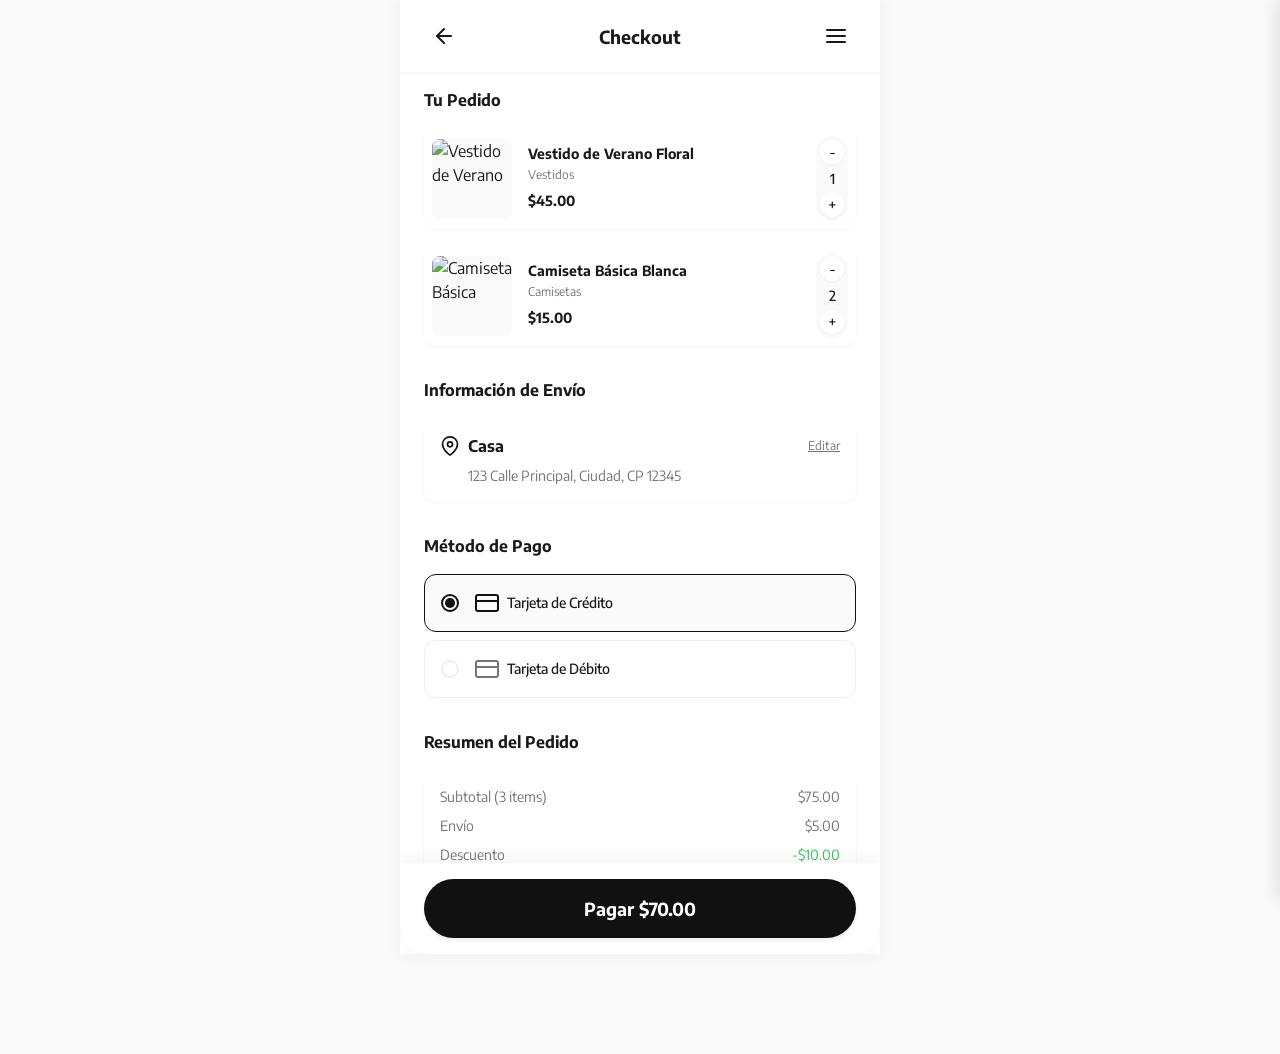
==== views/checkout.html @ 69ed562e "feat: implement ecommerce app structural layouts and styling" ====
<!DOCTYPE html>
<html lang="es">

<head>
    <meta charset="UTF-8">
    <meta name="viewport" content="width=device-width, initial-scale=1.0">
    <title>Checkout</title>

    <link rel="preconnect" href="https://fonts.googleapis.com">
    <link rel="preconnect" href="https://fonts.gstatic.com" crossorigin>
    <link href="https://fonts.googleapis.com/css2?family=Encode+Sans:wght@400;500;600;700&display=swap"
        rel="stylesheet">

    <link rel="stylesheet" href="../css/variables.css">
    <link rel="stylesheet" href="../css/checkout.css">
</head>

<body>
    <div class="app-container">
        <!-- Navigation Header -->
        <header class="checkout-header">
            <a href="detail.html" class="icon-btn" aria-label="Atrás">
                <svg width="24" height="24" viewBox="0 0 24 24" fill="none" stroke="currentColor" stroke-width="2"
                    stroke-linecap="round" stroke-linejoin="round">
                    <line x1="19" y1="12" x2="5" y2="12"></line>
                    <polyline points="12 19 5 12 12 5"></polyline>
                </svg>
            </a>
            <h1 class="header-title">Checkout</h1>
            <!-- CSS Hack for mobile menu -->
            <input type="checkbox" id="mobile-menu-toggle" class="menu-toggle-checkbox">
            <label for="mobile-menu-toggle" class="icon-btn menu-btn" aria-label="Menú">
                <svg width="24" height="24" viewBox="0 0 24 24" fill="none" stroke="currentColor" stroke-width="2"
                    stroke-linecap="round" stroke-linejoin="round">
                    <line x1="3" y1="12" x2="21" y2="12"></line>
                    <line x1="3" y1="6" x2="21" y2="6"></line>
                    <line x1="3" y1="18" x2="21" y2="18"></line>
                </svg>
            </label>

            <!-- Mobile Menu content -->
            <div class="mobile-menu">
                <nav class="menu-nav">
                    <a href="../index.html">Inicio</a>
                    <a href="#" class="active">Carrito</a>
                    <a href="#">Favoritos</a>
                    <a href="#">Perfil</a>
                </nav>
            </div>
            <!-- Overlay for mobile menu -->
            <label for="mobile-menu-toggle" class="menu-overlay"></label>
        </header>

        <main class="checkout-content">
            <!-- Cart Items -->
            <section class="cart-section">
                <h2 class="section-title">Tu Pedido</h2>
                <div class="cart-list">
                    <!-- Item 1 -->
                    <div class="cart-item">
                        <img src="https://images.unsplash.com/photo-1515347619362-6c3461626eb1?q=80&w=200&auto=format&fit=crop"
                            alt="Vestido de Verano" class="item-img">
                        <div class="item-details">
                            <h3 class="item-title">Vestido de Verano Floral</h3>
                            <span class="item-category">Vestidos</span>
                            <span class="item-price">$45.00</span>
                        </div>
                        <div class="item-actions">
                            <button class="qty-btn" aria-label="Disminuir">-</button>
                            <span class="qty-number">1</span>
                            <button class="qty-btn" aria-label="Aumentar">+</button>
                        </div>
                    </div>

                    <!-- Item 2 -->
                    <div class="cart-item">
                        <img src="https://images.unsplash.com/photo-1521572163474-6864f9cf17ab?q=80&w=200&auto=format&fit=crop"
                            alt="Camiseta Básica" class="item-img">
                        <div class="item-details">
                            <h3 class="item-title">Camiseta Básica Blanca</h3>
                            <span class="item-category">Camisetas</span>
                            <span class="item-price">$15.00</span>
                        </div>
                        <div class="item-actions">
                            <button class="qty-btn" aria-label="Disminuir">-</button>
                            <span class="qty-number">2</span>
                            <button class="qty-btn" aria-label="Aumentar">+</button>
                        </div>
                    </div>
                </div>
            </section>

            <!-- Shipping Info -->
            <section class="shipping-section">
                <h2 class="section-title">Información de Envío</h2>
                <div class="address-card">
                    <div class="address-header">
                        <svg width="20" height="20" viewBox="0 0 24 24" fill="none" stroke="currentColor"
                            stroke-width="2" stroke-linecap="round" stroke-linejoin="round" class="location-icon">
                            <path d="M21 10c0 7-9 13-9 13s-9-6-9-13a9 9 0 0 1 18 0z"></path>
                            <circle cx="12" cy="10" r="3"></circle>
                        </svg>
                        <span class="address-title">Casa</span>
                        <a href="#" class="edit-btn">Editar</a>
                    </div>
                    <p class="address-text">123 Calle Principal, Ciudad, CP 12345</p>
                </div>
            </section>

            <!-- Payment Methods -->
            <section class="payment-section">
                <h2 class="section-title">Método de Pago</h2>
                <div class="payment-options">
                    <label class="payment-card">
                        <input type="radio" name="payment" value="credit" checked>
                        <div class="card-content">
                            <div class="radio-circle"></div>
                            <svg width="24" height="24" viewBox="0 0 24 24" fill="none" stroke="currentColor"
                                stroke-width="2" stroke-linecap="round" stroke-linejoin="round" class="payment-icon">
                                <rect x="1" y="4" width="22" height="16" rx="2" ry="2"></rect>
                                <line x1="1" y1="10" x2="23" y2="10"></line>
                            </svg>
                            <span class="payment-name">Tarjeta de Crédito</span>
                        </div>
                    </label>
                    <label class="payment-card">
                        <input type="radio" name="payment" value="debit">
                        <div class="card-content">
                            <div class="radio-circle"></div>
                            <svg width="24" height="24" viewBox="0 0 24 24" fill="none" stroke="currentColor"
                                stroke-width="2" stroke-linecap="round" stroke-linejoin="round" class="payment-icon">
                                <rect x="1" y="4" width="22" height="16" rx="2" ry="2"></rect>
                                <line x1="1" y1="10" x2="23" y2="10"></line>
                            </svg>
                            <span class="payment-name">Tarjeta de Débito</span>
                        </div>
                    </label>
                </div>
            </section>

            <!-- Order Summary -->
            <section class="summary-section">
                <h2 class="section-title">Resumen del Pedido</h2>
                <div class="summary-card">
                    <div class="summary-row">
                        <span class="summary-label">Subtotal (3 items)</span>
                        <span class="summary-value">$75.00</span>
                    </div>
                    <div class="summary-row">
                        <span class="summary-label">Envío</span>
                        <span class="summary-value">$5.00</span>
                    </div>
                    <div class="summary-row">
                        <span class="summary-label">Descuento</span>
                        <span class="summary-value discount">-$10.00</span>
                    </div>
                    <div class="divider"></div>
                    <div class="summary-row total-row">
                        <span class="summary-label">Total</span>
                        <span class="summary-value">$70.00</span>
                    </div>
                </div>
            </section>
        </main>

        <!-- Fixed Bottom Button -->
        <div class="bottom-action-bar">
            <!-- Checkbox hack for Modal -->
            <input type="checkbox" id="confirm-modal-toggle" class="modal-toggle" style="display: none;">

            <label for="confirm-modal-toggle" class="primary-btn pay-btn">
                Pagar $70.00
            </label>

            <!-- Success Modal via CSS -->
            <div class="success-modal">
                <div class="modal-content">
                    <div class="success-icon">
                        <svg width="48" height="48" viewBox="0 0 24 24" fill="none" stroke="currentColor"
                            stroke-width="2" stroke-linecap="round" stroke-linejoin="round">
                            <path d="M22 11.08V12a10 10 0 1 1-5.93-9.14"></path>
                            <polyline points="22 4 12 14.01 9 11.01"></polyline>
                        </svg>
                    </div>
                    <h2 class="modal-title">¡Compra Exitosa!</h2>
                    <p class="modal-text">Tu pedido ha sido procesado y está en camino.</p>
                    <a href="../index.html" class="primary-btn continue-btn">Volver al Inicio</a>
                </div>
                <!-- Clic fuera para cerrar if desired, but we compel them to click "Volver..." -->
                <label for="confirm-modal-toggle" class="modal-backdrop"></label>
            </div>
        </div>
    </div>
</body>

</html>
---- css/variables.css ----
:root {
  /* Colors */
  --color-primary: #111111;
  --color-secondary: #666666;
  --color-bg: #FFFFFF;
  --color-surface: #FAFAFA;
  --color-border: #EEEEEE;
  --color-accent: #000000;
  --color-error: #FF3B30;
  --color-success: #34C759;
  
  --color-text-primary: #1A1A1A;
  --color-text-secondary: #757575;
  --color-text-inverse: #FFFFFF;

  /* Typography */
  --font-family-base: 'Encode Sans', sans-serif;
  --font-size-xs: 0.75rem; /* 12px */
  --font-size-sm: 0.875rem; /* 14px */
  --font-size-base: 1rem; /* 16px */
  --font-size-md: 1.125rem; /* 18px */
  --font-size-lg: 1.25rem; /* 20px */
  --font-size-xl: 1.5rem; /* 24px */
  --font-size-xxl: 2rem; /* 32px */
  
  --font-weight-regular: 400;
  --font-weight-medium: 500;
  --font-weight-semibold: 600;
  --font-weight-bold: 700;

  /* Spacing */
  --spacing-xs: 4px;
  --spacing-sm: 8px;
  --spacing-md: 16px;
  --spacing-lg: 24px;
  --spacing-xl: 32px;
  --spacing-xxl: 48px;

  /* Border Radius */
  --radius-sm: 8px;
  --radius-md: 12px;
  --radius-lg: 16px;
  --radius-full: 9999px;

  /* Shadows */
  --shadow-sm: 0 1px 3px rgba(0,0,0,0.05);
  --shadow-md: 0 4px 6px -1px rgba(0,0,0,0.05), 0 2px 4px -1px rgba(0,0,0,0.03);
  --shadow-lg: 0 10px 15px -3px rgba(0,0,0,0.05), 0 4px 6px -2px rgba(0,0,0,0.025);

  /* Transitions */
  --transition-fast: 150ms ease;
  --transition-normal: 250ms ease;
}

/* Base Body Styles */
*, *::before, *::after {
  box-sizing: border-box;
  margin: 0;
  padding: 0;
}

body {
  font-family: var(--font-family-base);
  background-color: var(--color-bg);
  color: var(--color-text-primary);
  line-height: 1.5;
  -webkit-font-smoothing: antialiased;
  -moz-osx-font-smoothing: grayscale;
}

a {
  text-decoration: none;
  color: inherit;
}

ul {
  list-style: none;
}

button {
  font-family: inherit;
  border: none;
  background: none;
  cursor: pointer;
}

/* Mobile Wrapper for Desktop testing */
.app-container {
  max-width: 480px;
  margin: 0 auto;
  min-height: 100vh;
  position: relative;
  background-color: var(--color-bg);
  overflow-x: hidden;
  box-shadow: 0 0 20px rgba(0,0,0,0.05);
}
---- css/checkout.css ----
/* Checkout Page Specific Styles */

body {
    padding-bottom: 100px;
    /* Space for the bottom action bar */
    background-color: var(--color-surface);
    /* Slightly gray background for checkout */
}

/* Header */
.checkout-header {
    display: flex;
    justify-content: space-between;
    align-items: center;
    padding: var(--spacing-md) var(--spacing-lg);
    background-color: var(--color-bg);
    position: sticky;
    top: 0;
    z-index: 50;
    box-shadow: var(--shadow-sm);
}

.icon-btn {
    width: 40px;
    height: 40px;
    display: flex;
    align-items: center;
    justify-content: center;
    color: var(--color-text-primary);
    border-radius: var(--radius-full);
    transition: background-color var(--transition-fast);
    cursor: pointer;
}

.icon-btn:active {
    background-color: var(--color-surface);
}

.header-title {
    font-size: var(--font-size-md);
    font-weight: var(--font-weight-bold);
    color: var(--color-text-primary);
}

/* Mobile Menu Handling (No JS) */
.menu-toggle-checkbox {
    display: none;
}

.mobile-menu {
    position: fixed;
    top: 0;
    right: -250px;
    width: 250px;
    height: 100vh;
    background-color: var(--color-bg);
    z-index: 200;
    box-shadow: -4px 0 15px rgba(0, 0, 0, 0.1);
    transition: right var(--transition-normal);
    padding: 80px var(--spacing-lg) var(--spacing-lg);
}

.menu-overlay {
    position: fixed;
    top: 0;
    left: 0;
    width: 100%;
    height: 100%;
    background-color: rgba(0, 0, 0, 0.5);
    z-index: 150;
    display: none;
    opacity: 0;
    transition: opacity var(--transition-normal);
}

.menu-toggle-checkbox:checked~.mobile-menu {
    right: 0;
}

.menu-toggle-checkbox:checked~.menu-overlay {
    display: block;
    opacity: 1;
}

.menu-nav {
    display: flex;
    flex-direction: column;
    gap: var(--spacing-lg);
}

.menu-nav a {
    font-size: var(--font-size-lg);
    font-weight: var(--font-weight-medium);
    color: var(--color-text-primary);
    padding-bottom: var(--spacing-sm);
    border-bottom: 1px solid var(--color-border);
}

.menu-nav a.active {
    color: var(--color-primary);
    font-weight: var(--font-weight-bold);
    border-bottom-color: var(--color-primary);
}

/* Page Content */
.checkout-content {
    padding: var(--spacing-md) var(--spacing-lg);
}

.section-title {
    font-size: var(--font-size-base);
    font-weight: var(--font-weight-bold);
    color: var(--color-text-primary);
    margin-bottom: var(--spacing-md);
}

/* Cart Items */
.cart-section {
    margin-bottom: var(--spacing-xl);
}

.cart-list {
    display: flex;
    flex-direction: column;
    gap: var(--spacing-md);
}

.cart-item {
    display: flex;
    align-items: center;
    background-color: var(--color-bg);
    padding: var(--spacing-sm);
    border-radius: var(--radius-md);
    box-shadow: var(--shadow-sm);
    gap: var(--spacing-md);
}

.item-img {
    width: 80px;
    height: 80px;
    object-fit: cover;
    border-radius: var(--radius-sm);
    background-color: var(--color-surface);
}

.item-details {
    flex: 1;
    display: flex;
    flex-direction: column;
    gap: 4px;
}

.item-title {
    font-size: var(--font-size-sm);
    font-weight: var(--font-weight-bold);
    color: var(--color-text-primary);
    line-height: 1.2;
}

.item-category {
    font-size: var(--font-size-xs);
    color: var(--color-text-secondary);
}

.item-price {
    font-size: var(--font-size-sm);
    font-weight: var(--font-weight-bold);
    color: var(--color-text-primary);
    margin-top: 2px;
}

.item-actions {
    display: flex;
    flex-direction: column;
    align-items: center;
    background-color: var(--color-surface);
    border-radius: var(--radius-full);
    padding: 4px;
}

.qty-btn {
    width: 24px;
    height: 24px;
    border-radius: var(--radius-full);
    background-color: var(--color-bg);
    display: flex;
    align-items: center;
    justify-content: center;
    font-size: var(--font-size-base);
    box-shadow: var(--shadow-sm);
}

.qty-number {
    font-size: var(--font-size-sm);
    font-weight: var(--font-weight-medium);
    padding: var(--spacing-xs) 0;
}

/* Shipping Info */
.shipping-section {
    margin-bottom: var(--spacing-xl);
}

.address-card {
    background-color: var(--color-bg);
    border-radius: var(--radius-md);
    padding: var(--spacing-md);
    box-shadow: var(--shadow-sm);
}

.address-header {
    display: flex;
    align-items: center;
    margin-bottom: var(--spacing-sm);
}

.location-icon {
    color: var(--color-primary);
    margin-right: var(--spacing-sm);
}

.address-title {
    font-weight: var(--font-weight-bold);
    color: var(--color-text-primary);
    flex: 1;
}

.edit-btn {
    font-size: var(--font-size-xs);
    color: var(--color-text-secondary);
    text-decoration: underline;
}

.address-text {
    font-size: var(--font-size-sm);
    color: var(--color-text-secondary);
    line-height: 1.4;
    margin-left: 28px;
}

/* Payment Section */
.payment-section {
    margin-bottom: var(--spacing-xl);
}

.payment-options {
    display: flex;
    flex-direction: column;
    gap: var(--spacing-sm);
}

.payment-card input {
    display: none;
}

.card-content {
    display: flex;
    align-items: center;
    background-color: var(--color-bg);
    padding: var(--spacing-md);
    border-radius: var(--radius-md);
    border: 1px solid var(--color-border);
    cursor: pointer;
    transition: all var(--transition-fast);
}

.radio-circle {
    width: 18px;
    height: 18px;
    border-radius: var(--radius-full);
    border: 2px solid var(--color-border);
    margin-right: var(--spacing-md);
    position: relative;
    transition: border-color var(--transition-fast);
}

.card-content .payment-icon {
    color: var(--color-text-secondary);
    margin-right: var(--spacing-sm);
}

.payment-name {
    font-size: var(--font-size-sm);
    font-weight: var(--font-weight-medium);
    color: var(--color-text-primary);
}

/* Checked state */
.payment-card input:checked+.card-content {
    border-color: var(--color-primary);
    background-color: rgba(0, 0, 0, 0.02);
}

.payment-card input:checked+.card-content .radio-circle {
    border-color: var(--color-primary);
}

.payment-card input:checked+.card-content .radio-circle::after {
    content: '';
    position: absolute;
    top: 50%;
    left: 50%;
    transform: translate(-50%, -50%);
    width: 10px;
    height: 10px;
    border-radius: var(--radius-full);
    background-color: var(--color-primary);
}

.payment-card input:checked+.card-content .payment-icon {
    color: var(--color-primary);
}

/* Summary Section */
.summary-section {
    margin-bottom: var(--spacing-md);
}

.summary-card {
    background-color: var(--color-bg);
    border-radius: var(--radius-md);
    padding: var(--spacing-md);
    box-shadow: var(--shadow-sm);
}

.summary-row {
    display: flex;
    justify-content: space-between;
    margin-bottom: var(--spacing-sm);
    font-size: var(--font-size-sm);
    color: var(--color-text-secondary);
}

.summary-row:last-child {
    margin-bottom: 0;
}

.discount {
    color: var(--color-success);
}

.divider {
    height: 1px;
    background-color: var(--color-border);
    margin: var(--spacing-sm) 0;
}

.total-row {
    font-size: var(--font-size-base);
    font-weight: var(--font-weight-bold);
    color: var(--color-text-primary);
}

/* Fixed Bottom Button */
.bottom-action-bar {
    position: fixed;
    bottom: 0;
    left: 50%;
    transform: translateX(-50%);
    width: 100%;
    max-width: 480px;
    padding: var(--spacing-md) var(--spacing-lg) calc(var(--spacing-md) + env(safe-area-inset-bottom, 0px));
    background-color: var(--color-bg);
    box-shadow: 0 -4px 20px rgba(0, 0, 0, 0.05);
    z-index: 100;
}

.pay-btn {
    display: block;
    width: 100%;
    background-color: var(--color-primary);
    color: var(--color-bg);
    padding: var(--spacing-md);
    border-radius: var(--radius-full);
    font-weight: var(--font-weight-bold);
    font-size: var(--font-size-md);
    text-align: center;
    box-shadow: var(--shadow-md);
    cursor: pointer;
    transition: transform var(--transition-fast);
}

.pay-btn:active {
    transform: scale(0.98);
}

/* Success Modal css logic */
.success-modal {
    position: fixed;
    top: 0;
    left: 0;
    width: 100%;
    height: 100%;
    z-index: 300;
    display: none;
    align-items: center;
    justify-content: center;
    padding: var(--spacing-lg);
}

.modal-backdrop {
    position: absolute;
    top: 0;
    left: 0;
    width: 100%;
    height: 100%;
    background-color: rgba(0, 0, 0, 0.5);
    backdrop-filter: blur(2px);
    z-index: 301;
}

.modal-content {
    position: relative;
    background-color: var(--color-bg);
    border-radius: var(--radius-lg);
    padding: var(--spacing-xl);
    width: 100%;
    max-width: 320px;
    text-align: center;
    z-index: 302;
    animation: scaleIn 0.3s ease forwards;
}

@keyframes scaleIn {
    from {
        opacity: 0;
        transform: scale(0.9);
    }

    to {
        opacity: 1;
        transform: scale(1);
    }
}

.success-icon {
    width: 80px;
    height: 80px;
    border-radius: var(--radius-full);
    background-color: rgba(52, 199, 89, 0.1);
    color: var(--color-success);
    display: flex;
    align-items: center;
    justify-content: center;
    margin: 0 auto var(--spacing-lg);
}

.modal-title {
    font-size: var(--font-size-xl);
    font-weight: var(--font-weight-bold);
    color: var(--color-text-primary);
    margin-bottom: var(--spacing-sm);
}

.modal-text {
    font-size: var(--font-size-base);
    color: var(--color-text-secondary);
    margin-bottom: var(--spacing-xl);
    line-height: 1.5;
}

.continue-btn {
    display: block;
    width: 100%;
    background-color: var(--color-primary);
    color: var(--color-bg);
    padding: var(--spacing-md);
    border-radius: var(--radius-full);
    font-weight: var(--font-weight-bold);
    font-size: var(--font-size-base);
}

/* Show modal when toggle is checked */
#confirm-modal-toggle:checked~.success-modal {
    display: flex;
}

@media (min-width: 481px) {
    .bottom-action-bar {
        position: absolute;
        border-radius: 0 0 32px 32px;
        padding-bottom: var(--spacing-md);
    }
}
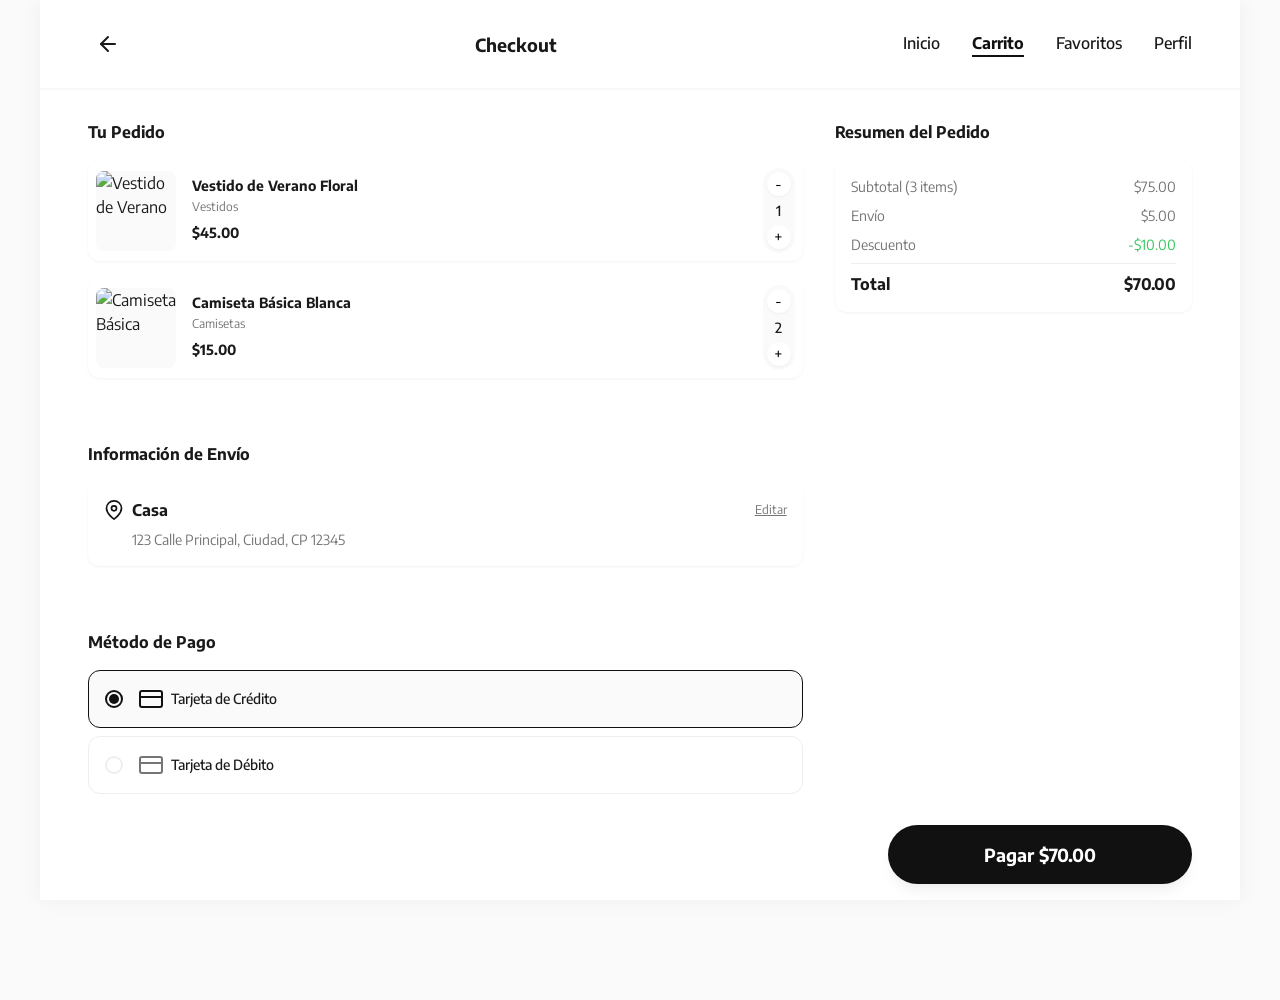
==== commit 72353b48: "fix: replace broken images and remove mock mobile frame" ====
--- a/views/checkout.html
+++ b/views/checkout.html
@@ -58,7 +58,7 @@
                 <div class="cart-list">
                     <!-- Item 1 -->
                     <div class="cart-item">
-                        <img src="https://images.unsplash.com/photo-1515347619362-6c3461626eb1?q=80&w=200&auto=format&fit=crop"
+                        <img src="https://images.unsplash.com/photo-1572804013309-8c98e04e147f?q=80&w=200&auto=format&fit=crop"
                             alt="Vestido de Verano" class="item-img">
                         <div class="item-details">
                             <h3 class="item-title">Vestido de Verano Floral</h3>
--- a/css/variables.css
+++ b/css/variables.css
@@ -8,21 +8,28 @@
   --color-accent: #000000;
   --color-error: #FF3B30;
   --color-success: #34C759;
-  
+
   --color-text-primary: #1A1A1A;
   --color-text-secondary: #757575;
   --color-text-inverse: #FFFFFF;
 
   /* Typography */
   --font-family-base: 'Encode Sans', sans-serif;
-  --font-size-xs: 0.75rem; /* 12px */
-  --font-size-sm: 0.875rem; /* 14px */
-  --font-size-base: 1rem; /* 16px */
-  --font-size-md: 1.125rem; /* 18px */
-  --font-size-lg: 1.25rem; /* 20px */
-  --font-size-xl: 1.5rem; /* 24px */
-  --font-size-xxl: 2rem; /* 32px */
-  
+  --font-size-xs: 0.75rem;
+  /* 12px */
+  --font-size-sm: 0.875rem;
+  /* 14px */
+  --font-size-base: 1rem;
+  /* 16px */
+  --font-size-md: 1.125rem;
+  /* 18px */
+  --font-size-lg: 1.25rem;
+  /* 20px */
+  --font-size-xl: 1.5rem;
+  /* 24px */
+  --font-size-xxl: 2rem;
+  /* 32px */
+
   --font-weight-regular: 400;
   --font-weight-medium: 500;
   --font-weight-semibold: 600;
@@ -43,9 +50,9 @@
   --radius-full: 9999px;
 
   /* Shadows */
-  --shadow-sm: 0 1px 3px rgba(0,0,0,0.05);
-  --shadow-md: 0 4px 6px -1px rgba(0,0,0,0.05), 0 2px 4px -1px rgba(0,0,0,0.03);
-  --shadow-lg: 0 10px 15px -3px rgba(0,0,0,0.05), 0 4px 6px -2px rgba(0,0,0,0.025);
+  --shadow-sm: 0 1px 3px rgba(0, 0, 0, 0.05);
+  --shadow-md: 0 4px 6px -1px rgba(0, 0, 0, 0.05), 0 2px 4px -1px rgba(0, 0, 0, 0.03);
+  --shadow-lg: 0 10px 15px -3px rgba(0, 0, 0, 0.05), 0 4px 6px -2px rgba(0, 0, 0, 0.025);
 
   /* Transitions */
   --transition-fast: 150ms ease;
@@ -53,7 +60,9 @@
 }
 
 /* Base Body Styles */
-*, *::before, *::after {
+*,
+*::before,
+*::after {
   box-sizing: border-box;
   margin: 0;
   padding: 0;
@@ -86,11 +95,17 @@
 
 /* Mobile Wrapper for Desktop testing */
 .app-container {
-  max-width: 480px;
+  max-width: 100%;
   margin: 0 auto;
   min-height: 100vh;
   position: relative;
   background-color: var(--color-bg);
   overflow-x: hidden;
-  box-shadow: 0 0 20px rgba(0,0,0,0.05);
+  box-shadow: 0 0 20px rgba(0, 0, 0, 0.05);
 }
+
+@media (min-width: 768px) {
+  .app-container {
+    max-width: 1200px;
+  }
+}
--- a/css/checkout.css
+++ b/css/checkout.css
@@ -475,6 +475,89 @@
     display: flex;
 }
 
+/* Responsive adjustments for larger screens (Tablets and Desktops) */
+@media (min-width: 768px) {
+    .checkout-content {
+        display: grid;
+        grid-template-columns: 2fr 1fr;
+        gap: var(--spacing-xl);
+        padding: var(--spacing-xl) var(--spacing-xxl);
+        max-width: 1200px;
+        margin: 0 auto;
+    }
+
+    .cart-section,
+    .shipping-section,
+    .payment-section {
+        grid-column: 1 / 2;
+    }
+
+    .summary-section {
+        grid-column: 2 / 3;
+        grid-row: 1 / 4;
+        position: sticky;
+        top: 80px;
+    }
+
+    .checkout-header {
+        padding: var(--spacing-lg) var(--spacing-xxl);
+    }
+
+    .bottom-action-bar {
+        width: 33.333%;
+        left: auto;
+        right: 0;
+        transform: none;
+        max-width: 400px;
+        /* Matching the 1fr column */
+        background-color: transparent;
+        box-shadow: none;
+        padding: 0 var(--spacing-xxl) var(--spacing-xl);
+    }
+
+    .pay-btn {
+        box-shadow: var(--shadow-lg);
+    }
+
+    /* Show desktop navigation menu automatically */
+    .mobile-menu {
+        position: static;
+        width: auto;
+        height: auto;
+        background-color: transparent;
+        padding: 0;
+        box-shadow: none;
+        top: auto;
+        right: auto;
+    }
+
+    .menu-btn {
+        display: none;
+        /* Hide hamburger icon */
+    }
+
+    .menu-nav {
+        flex-direction: row;
+        gap: var(--spacing-xl);
+    }
+
+    .menu-nav a {
+        font-size: var(--font-size-base);
+        padding-bottom: 0;
+        border-bottom: 2px solid transparent;
+        /* Prepare for hover/active state */
+    }
+
+    .menu-nav a.active {
+        border-bottom-color: var(--color-primary);
+    }
+
+    .menu-overlay {
+        display: none !important;
+        /* Never show overlay on desktop */
+    }
+}
+
 @media (min-width: 481px) {
     .bottom-action-bar {
         position: absolute;
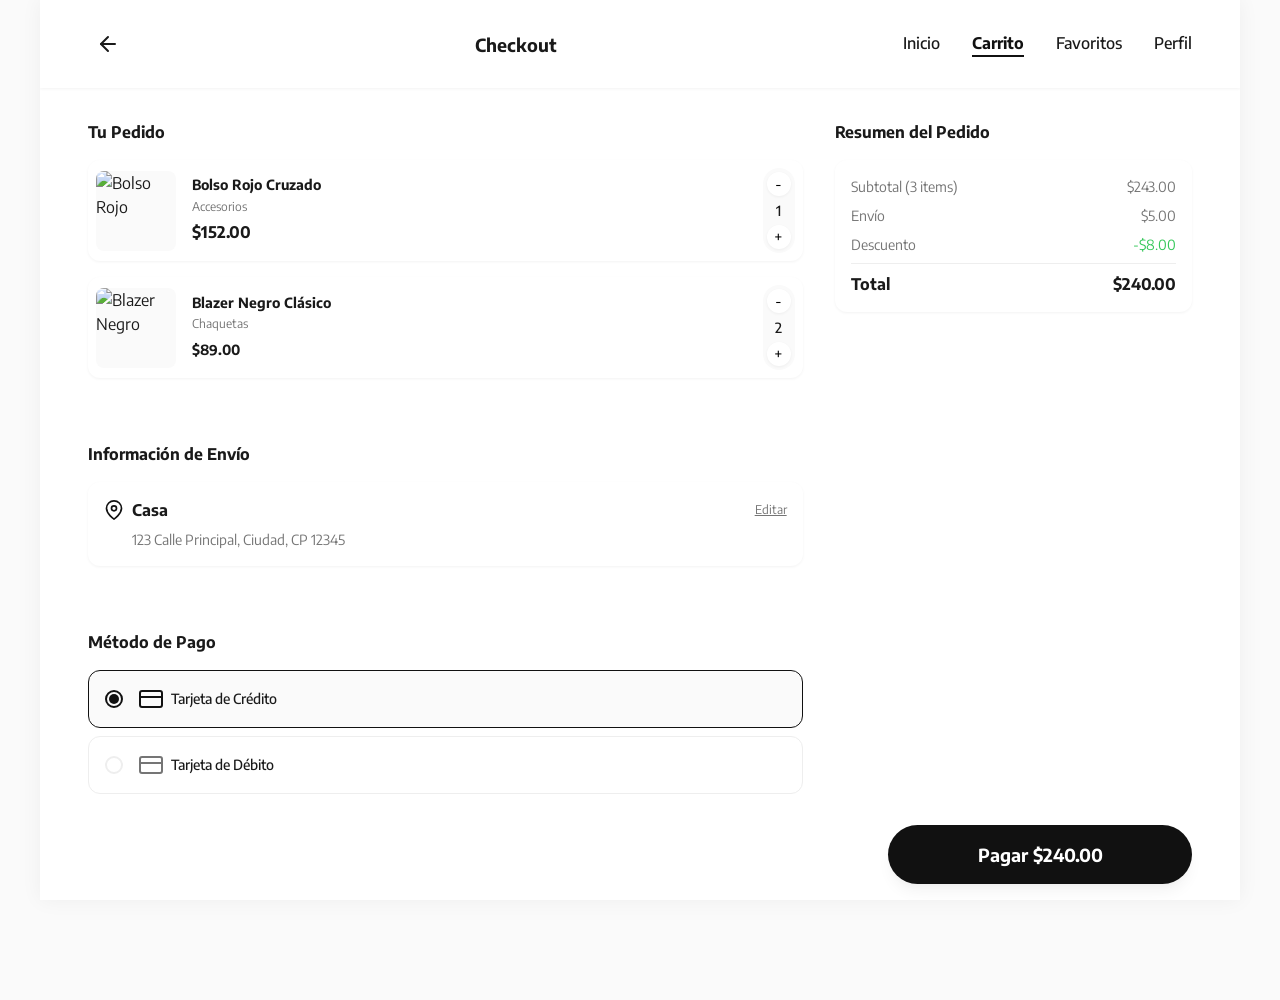
==== commit 55379a44: "feat: replace product catalog with the 4 Figma design assets including the red bag" ====
--- a/views/checkout.html
+++ b/views/checkout.html
@@ -58,12 +58,12 @@
                 <div class="cart-list">
                     <!-- Item 1 -->
                     <div class="cart-item">
-                        <img src="https://images.unsplash.com/photo-1572804013309-8c98e04e147f?q=80&w=200&auto=format&fit=crop"
-                            alt="Vestido de Verano" class="item-img">
+                        <img src="https://images.unsplash.com/photo-1515886657613-9f3515b0c78f?q=80&w=200&auto=format&fit=crop"
+                            alt="Bolso Rojo" class="item-img">
                         <div class="item-details">
-                            <h3 class="item-title">Vestido de Verano Floral</h3>
-                            <span class="item-category">Vestidos</span>
-                            <span class="item-price">$45.00</span>
+                            <h3 class="item-title">Bolso Rojo Cruzado</h3>
+                            <span class="item-category">Accesorios</span>
+                            <span class="total-row">$152.00</span>
                         </div>
                         <div class="item-actions">
                             <button class="qty-btn" aria-label="Disminuir">-</button>
@@ -74,12 +74,12 @@
 
                     <!-- Item 2 -->
                     <div class="cart-item">
-                        <img src="https://images.unsplash.com/photo-1521572163474-6864f9cf17ab?q=80&w=200&auto=format&fit=crop"
-                            alt="Camiseta Básica" class="item-img">
+                        <img src="https://images.unsplash.com/photo-1550614000-4b95d466f272?q=80&w=200&auto=format&fit=crop"
+                            alt="Blazer Negro" class="item-img">
                         <div class="item-details">
-                            <h3 class="item-title">Camiseta Básica Blanca</h3>
-                            <span class="item-category">Camisetas</span>
-                            <span class="item-price">$15.00</span>
+                            <h3 class="item-title">Blazer Negro Clásico</h3>
+                            <span class="item-category">Chaquetas</span>
+                            <span class="item-price">$89.00</span>
                         </div>
                         <div class="item-actions">
                             <button class="qty-btn" aria-label="Disminuir">-</button>
@@ -144,7 +144,7 @@
                 <div class="summary-card">
                     <div class="summary-row">
                         <span class="summary-label">Subtotal (3 items)</span>
-                        <span class="summary-value">$75.00</span>
+                        <span class="summary-value">$243.00</span>
                     </div>
                     <div class="summary-row">
                         <span class="summary-label">Envío</span>
@@ -152,12 +152,12 @@
                     </div>
                     <div class="summary-row">
                         <span class="summary-label">Descuento</span>
-                        <span class="summary-value discount">-$10.00</span>
+                        <span class="summary-value discount">-$8.00</span>
                     </div>
                     <div class="divider"></div>
                     <div class="summary-row total-row">
                         <span class="summary-label">Total</span>
-                        <span class="summary-value">$70.00</span>
+                        <span class="summary-value">$240.00</span>
                     </div>
                 </div>
             </section>
@@ -169,7 +169,7 @@
             <input type="checkbox" id="confirm-modal-toggle" class="modal-toggle" style="display: none;">
 
             <label for="confirm-modal-toggle" class="primary-btn pay-btn">
-                Pagar $70.00
+                Pagar $240.00
             </label>
 
             <!-- Success Modal via CSS -->
--- a/css/checkout.css
+++ b/css/checkout.css
@@ -564,4 +564,23 @@
         border-radius: 0 0 32px 32px;
         padding-bottom: var(--spacing-md);
     }
+}
+
+/* Landscape adjustments for Mobile Phones explicitly */
+@media (max-height: 500px) and (orientation: landscape) {
+    body {
+        padding-bottom: 70px;
+    }
+
+    .bottom-action-bar {
+        padding: var(--spacing-sm) var(--spacing-md);
+    }
+
+    .pay-btn {
+        padding: var(--spacing-sm);
+    }
+
+    .checkout-header {
+        padding: var(--spacing-xs) var(--spacing-md);
+    }
 }
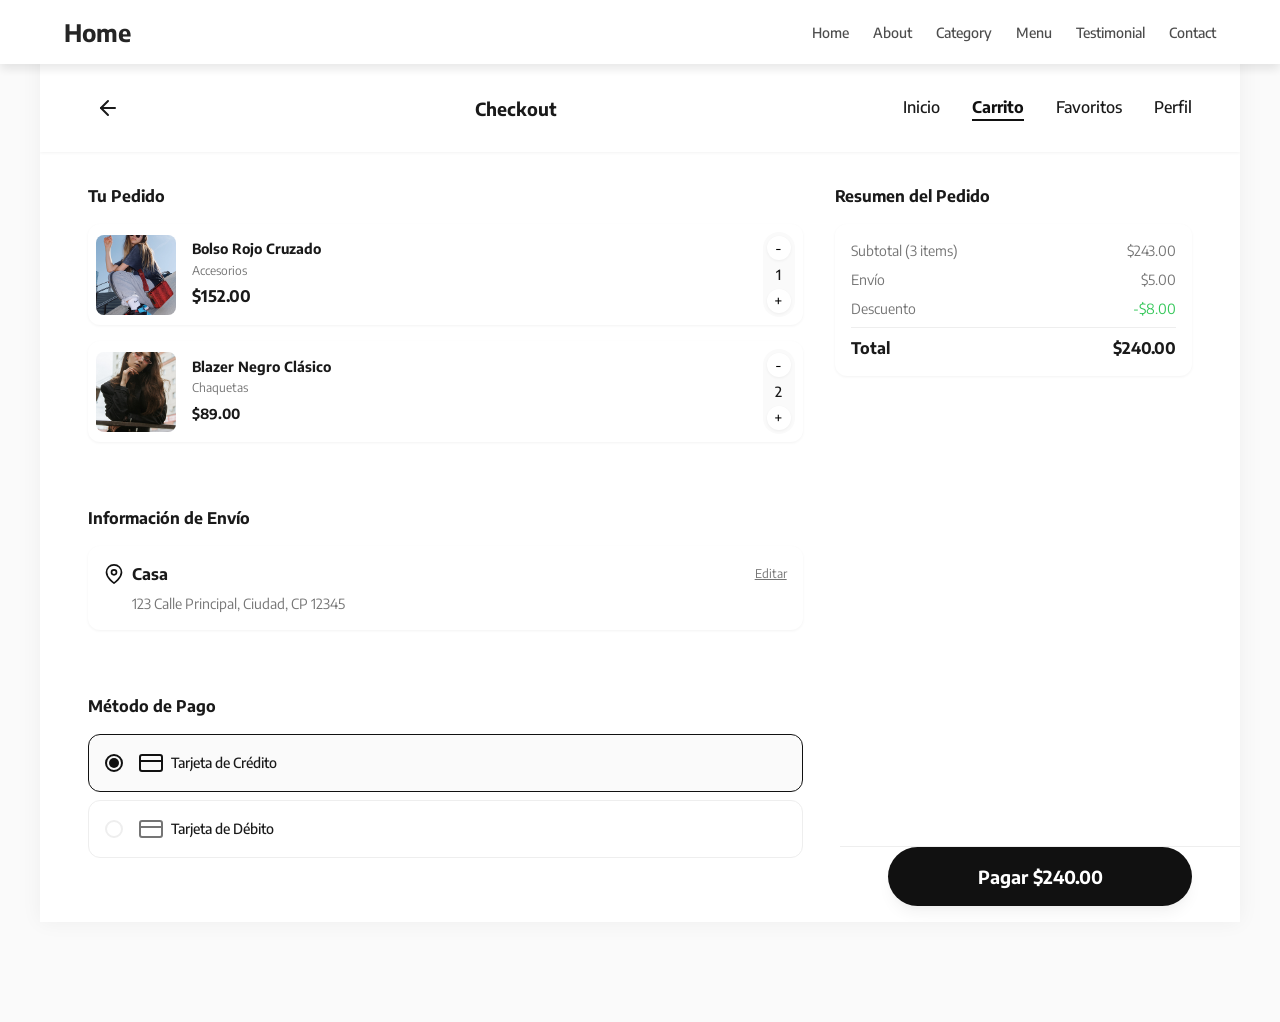
==== commit fb8a4810: "correcciones visuales" ====
--- a/views/checkout.html
+++ b/views/checkout.html
@@ -6,20 +6,36 @@
     <meta name="viewport" content="width=device-width, initial-scale=1.0">
     <title>Checkout</title>
 
-    <link rel="preconnect" href="https://fonts.googleapis.com">
-    <link rel="preconnect" href="https://fonts.gstatic.com" crossorigin>
-    <link href="https://fonts.googleapis.com/css2?family=Encode+Sans:wght@400;500;600;700&display=swap"
-        rel="stylesheet">
+
 
     <link rel="stylesheet" href="../css/variables.css">
     <link rel="stylesheet" href="../css/checkout.css">
 </head>
 
 <body>
-    <div class="app-container">
+    <nav class="navbar">
+        <div class="navbar-container container">
+            <input type="checkbox" name="" id="navbar-toggle">
+            <div class="hamburger-lines">
+                <span class="line line1"></span>
+                <span class="line line2"></span>
+                <span class="line line3"></span>
+            </div>
+            <ul class="menu-items">
+                <li><a href="../index.html">Home</a></li>
+                <li><a href="#">About</a></li>
+                <li><a href="#">Category</a></li>
+                <li><a href="#">Menu</a></li>
+                <li><a href="#">Testimonial</a></li>
+                <li><a href="#">Contact</a></li>
+            </ul>
+            <h1 class="logo">Home</h1>
+        </div>
+    </nav>
+    <div class="app-container" style="padding-top: 64px;">
         <!-- Navigation Header -->
         <header class="checkout-header">
-            <a href="detail.html" class="icon-btn" aria-label="Atrás">
+            <a href="../index.html" class="icon-btn" aria-label="Atrás">
                 <svg width="24" height="24" viewBox="0 0 24 24" fill="none" stroke="currentColor" stroke-width="2"
                     stroke-linecap="round" stroke-linejoin="round">
                     <line x1="19" y1="12" x2="5" y2="12"></line>
@@ -58,8 +74,7 @@
                 <div class="cart-list">
                     <!-- Item 1 -->
                     <div class="cart-item">
-                        <img src="https://images.unsplash.com/photo-1515886657613-9f3515b0c78f?q=80&w=200&auto=format&fit=crop"
-                            alt="Bolso Rojo" class="item-img">
+                        <img src="../storage/img/bolsorojo.png" alt="Bolso Rojo" class="item-img">
                         <div class="item-details">
                             <h3 class="item-title">Bolso Rojo Cruzado</h3>
                             <span class="item-category">Accesorios</span>
@@ -74,8 +89,7 @@
 
                     <!-- Item 2 -->
                     <div class="cart-item">
-                        <img src="https://images.unsplash.com/photo-1550614000-4b95d466f272?q=80&w=200&auto=format&fit=crop"
-                            alt="Blazer Negro" class="item-img">
+                        <img src="../storage/img/chaquetanegra.png" alt="Blazer Negro" class="item-img">
                         <div class="item-details">
                             <h3 class="item-title">Blazer Negro Clásico</h3>
                             <span class="item-category">Chaquetas</span>
--- a/css/variables.css
+++ b/css/variables.css
@@ -1,3 +1,31 @@
+@font-face {
+  font-family: 'Encode Sans';
+  font-style: normal;
+  font-weight: 400;
+  src: url('../storage/font/encode_sans/EncodeSans-Regular.ttf') format('truetype');
+}
+
+@font-face {
+  font-family: 'Encode Sans';
+  font-style: normal;
+  font-weight: 500;
+  src: url('../storage/font/encode_sans/EncodeSans-Medium.ttf') format('truetype');
+}
+
+@font-face {
+  font-family: 'Encode Sans';
+  font-style: normal;
+  font-weight: 600;
+  src: url('../storage/font/encode_sans/EncodeSans-SemiBold.ttf') format('truetype');
+}
+
+@font-face {
+  font-family: 'Encode Sans';
+  font-style: normal;
+  font-weight: 700;
+  src: url('../storage/font/encode_sans/EncodeSans-Bold.ttf') format('truetype');
+}
+
 :root {
   /* Colors */
   --color-primary: #111111;
@@ -108,4 +136,182 @@
   .app-container {
     max-width: 1200px;
   }
+}
+
+/* Navbar Styles */
+.navbar input[type="checkbox"],
+.navbar .hamburger-lines {
+  display: none;
+}
+
+.navbar {
+  box-shadow: 0px 5px 10px 0px rgba(0, 0, 0, 0.1);
+  position: fixed;
+  top: 0;
+  left: 0;
+  right: 0;
+  width: 100%;
+  background: #fff;
+  color: #333;
+  opacity: 0.95;
+  z-index: 1000;
+}
+
+.navbar-container {
+  display: flex;
+  justify-content: space-between;
+  height: 64px;
+  align-items: center;
+  padding: 0 var(--spacing-lg);
+  max-width: 1200px;
+  margin: 0 auto;
+}
+
+.menu-items {
+  order: 2;
+  display: flex;
+  margin: 0;
+  padding: 0;
+}
+
+.navbar .logo {
+  order: 1;
+  font-size: 24px;
+  font-weight: var(--font-weight-bold);
+  color: var(--color-text-primary);
+  margin: 0;
+}
+
+.menu-items li {
+  list-style: none;
+  margin-left: 1.5rem;
+  font-size: 14px;
+}
+
+.navbar a {
+  color: #444;
+  text-decoration: none;
+  font-weight: 500;
+  transition: color 0.3s ease-in-out;
+}
+
+.navbar a:hover {
+  color: #117964;
+}
+
+/* Navbar Responsive adjustments */
+@media (max-width: 768px) {
+  .navbar {
+    opacity: 0.98;
+  }
+
+  .navbar-container input[type="checkbox"],
+  .navbar-container .hamburger-lines {
+    display: block;
+  }
+
+  .navbar-container {
+    display: block;
+    position: relative;
+    height: 64px;
+    padding: 0;
+  }
+
+  .navbar-container input[type="checkbox"] {
+    position: absolute;
+    display: block;
+    height: 32px;
+    width: 30px;
+    top: 20px;
+    left: 20px;
+    z-index: 5;
+    opacity: 0;
+    cursor: pointer;
+  }
+
+  .navbar-container .hamburger-lines {
+    display: flex;
+    height: 24px;
+    width: 28px;
+    position: absolute;
+    top: 20px;
+    left: 20px;
+    z-index: 2;
+    flex-direction: column;
+    justify-content: space-between;
+  }
+
+  .navbar-container .hamburger-lines .line {
+    display: block;
+    height: 3px;
+    width: 100%;
+    border-radius: 10px;
+    background: #333;
+  }
+
+  .navbar-container .hamburger-lines .line1 {
+    transform-origin: 0% 0%;
+    transition: transform 0.3s ease-in-out;
+  }
+
+  .navbar-container .hamburger-lines .line2 {
+    transition: transform 0.2s ease-in-out;
+  }
+
+  .navbar-container .hamburger-lines .line3 {
+    transform-origin: 0% 100%;
+    transition: transform 0.3s ease-in-out;
+  }
+
+  .navbar .menu-items {
+    position: fixed;
+    top: 0;
+    left: 0;
+    padding-top: 100px;
+    background: #fff;
+    height: 100vh;
+    width: 280px;
+    transform: translate(-100%);
+    display: flex;
+    flex-direction: column;
+    padding-left: 40px;
+    transition: transform 0.5s ease-in-out;
+    box-shadow: 5px 0px 10px 0px rgba(0, 0, 0, 0.1);
+    overflow-y: auto;
+  }
+
+  .navbar .menu-items li {
+    margin-bottom: 1.5rem;
+    margin-left: 0;
+    font-size: 16px;
+  }
+
+  .navbar .logo {
+    position: absolute;
+    top: 16px;
+    right: 20px;
+    font-size: 24px;
+  }
+
+  .navbar-container input[type="checkbox"]:checked~.menu-items {
+    transform: translateX(0);
+  }
+
+  .navbar-container input[type="checkbox"]:checked~.hamburger-lines .line1 {
+    transform: rotate(45deg);
+  }
+
+  .navbar-container input[type="checkbox"]:checked~.hamburger-lines .line2 {
+    transform: scaleY(0);
+  }
+
+  .navbar-container input[type="checkbox"]:checked~.hamburger-lines .line3 {
+    transform: rotate(-45deg);
+  }
+}
+
+@media (max-width: 500px) {
+  .navbar-container input[type="checkbox"]:checked~.logo {
+    display: none;
+  }
 }
--- a/css/checkout.css
+++ b/css/checkout.css
@@ -105,6 +105,8 @@
 /* Page Content */
 .checkout-content {
     padding: var(--spacing-md) var(--spacing-lg);
+    padding-bottom: 140px;
+    /* Space for the fixed bottom bar */
 }
 
 .section-title {
@@ -355,14 +357,25 @@
 .bottom-action-bar {
     position: fixed;
     bottom: 0;
-    left: 50%;
-    transform: translateX(-50%);
+    left: 0;
+    width: 100%;
+    display: flex;
+    justify-content: center;
+    align-items: center;
+    padding: var(--spacing-md) 0 calc(var(--spacing-md) + env(safe-area-inset-bottom, 0px));
+    background-color: var(--color-bg);
+    box-shadow: 0 -4px 20px rgba(0, 0, 0, 0.1);
+    z-index: 1000;
+    border-top: 1px solid var(--color-border);
+}
+
+.bottom-action-bar .nav-container {
+    display: flex;
+    justify-content: center;
+    align-items: center;
     width: 100%;
     max-width: 480px;
-    padding: var(--spacing-md) var(--spacing-lg) calc(var(--spacing-md) + env(safe-area-inset-bottom, 0px));
-    background-color: var(--color-bg);
-    box-shadow: 0 -4px 20px rgba(0, 0, 0, 0.05);
-    z-index: 100;
+    padding: 0 var(--spacing-lg);
 }
 
 .pay-btn {
